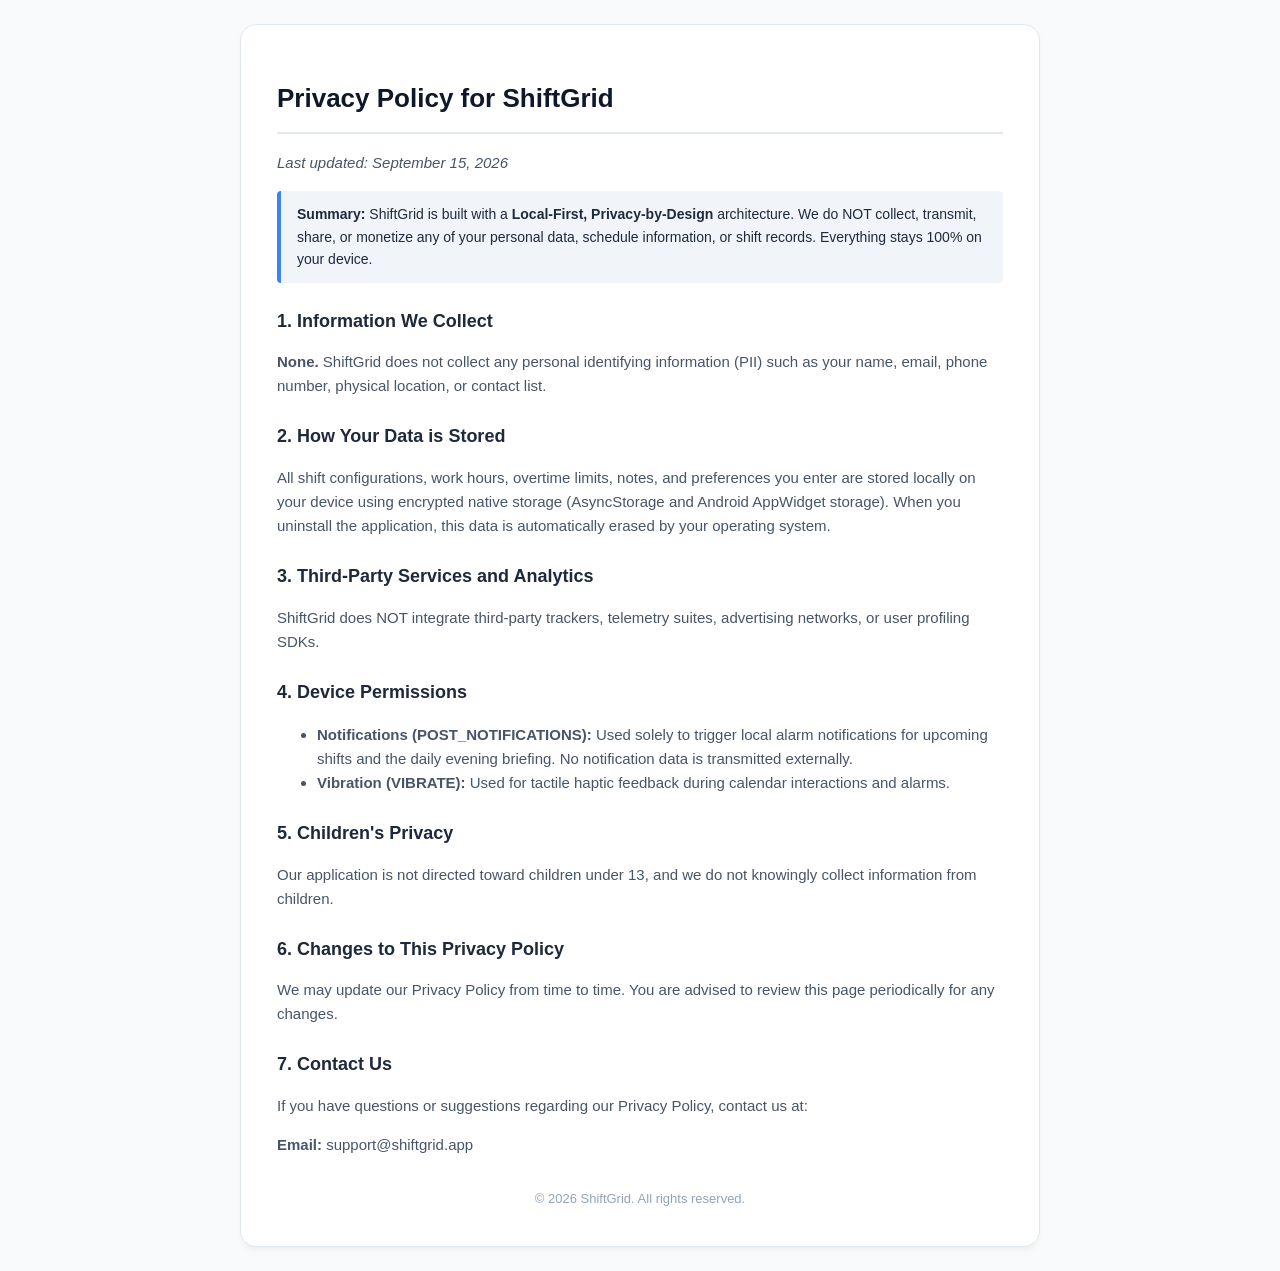
==== shiftgrid/privacy.html @ a30883d5 "Add ShiftGrid privacy policy, terms and landing page" ====
<!DOCTYPE html>
<html lang="en">
<head>
    <meta charset="UTF-8">
    <meta name="viewport" content="width=device-width, initial-scale=1.0">
    <title>Privacy Policy - ShiftGrid</title>
    <style>
        body { font-family: -apple-system, BlinkMacSystemFont, 'Segoe UI', Roboto, Helvetica, Arial, sans-serif; line-height: 1.6; color: #1e293b; max-width: 800px; margin: 0 auto; padding: 24px; background: #f8fafc; }
        .container { background: #ffffff; padding: 36px; border-radius: 16px; box-shadow: 0 4px 6px -1px rgba(0,0,0,0.05); border: 1px solid #e2e8f0; }
        h1 { color: #0f172a; font-size: 26px; border-bottom: 2px solid #e2e8f0; padding-bottom: 12px; }
        h2 { color: #1e293b; font-size: 18px; margin-top: 24px; }
        p, li { color: #475569; font-size: 15px; }
        .highlight { background: #f1f5f9; padding: 12px 16px; border-left: 4px solid #3b82f6; border-radius: 4px; margin: 16px 0; font-size: 14px; }
        footer { margin-top: 32px; font-size: 13px; color: #94a3b8; text-align: center; }
    </style>
</head>
<body>
    <div class="container">
        <h1>Privacy Policy for ShiftGrid</h1>
        <p><em>Last updated: September 15, 2026</em></p>
        
        <div class="highlight">
            <strong>Summary:</strong> ShiftGrid is built with a <strong>Local-First, Privacy-by-Design</strong> architecture. We do NOT collect, transmit, share, or monetize any of your personal data, schedule information, or shift records. Everything stays 100% on your device.
        </div>

        <h2>1. Information We Collect</h2>
        <p><strong>None.</strong> ShiftGrid does not collect any personal identifying information (PII) such as your name, email, phone number, physical location, or contact list.</p>

        <h2>2. How Your Data is Stored</h2>
        <p>All shift configurations, work hours, overtime limits, notes, and preferences you enter are stored locally on your device using encrypted native storage (AsyncStorage and Android AppWidget storage). When you uninstall the application, this data is automatically erased by your operating system.</p>

        <h2>3. Third-Party Services and Analytics</h2>
        <p>ShiftGrid does NOT integrate third-party trackers, telemetry suites, advertising networks, or user profiling SDKs.</p>

        <h2>4. Device Permissions</h2>
        <ul>
            <li><strong>Notifications (POST_NOTIFICATIONS):</strong> Used solely to trigger local alarm notifications for upcoming shifts and the daily evening briefing. No notification data is transmitted externally.</li>
            <li><strong>Vibration (VIBRATE):</strong> Used for tactile haptic feedback during calendar interactions and alarms.</li>
        </ul>

        <h2>5. Children's Privacy</h2>
        <p>Our application is not directed toward children under 13, and we do not knowingly collect information from children.</p>

        <h2>6. Changes to This Privacy Policy</h2>
        <p>We may update our Privacy Policy from time to time. You are advised to review this page periodically for any changes.</p>

        <h2>7. Contact Us</h2>
        <p>If you have questions or suggestions regarding our Privacy Policy, contact us at:</p>
        <p><strong>Email:</strong> support@shiftgrid.app</p>

        <footer>
            &copy; 2026 ShiftGrid. All rights reserved.
        </footer>
    </div>
</body>
</html>
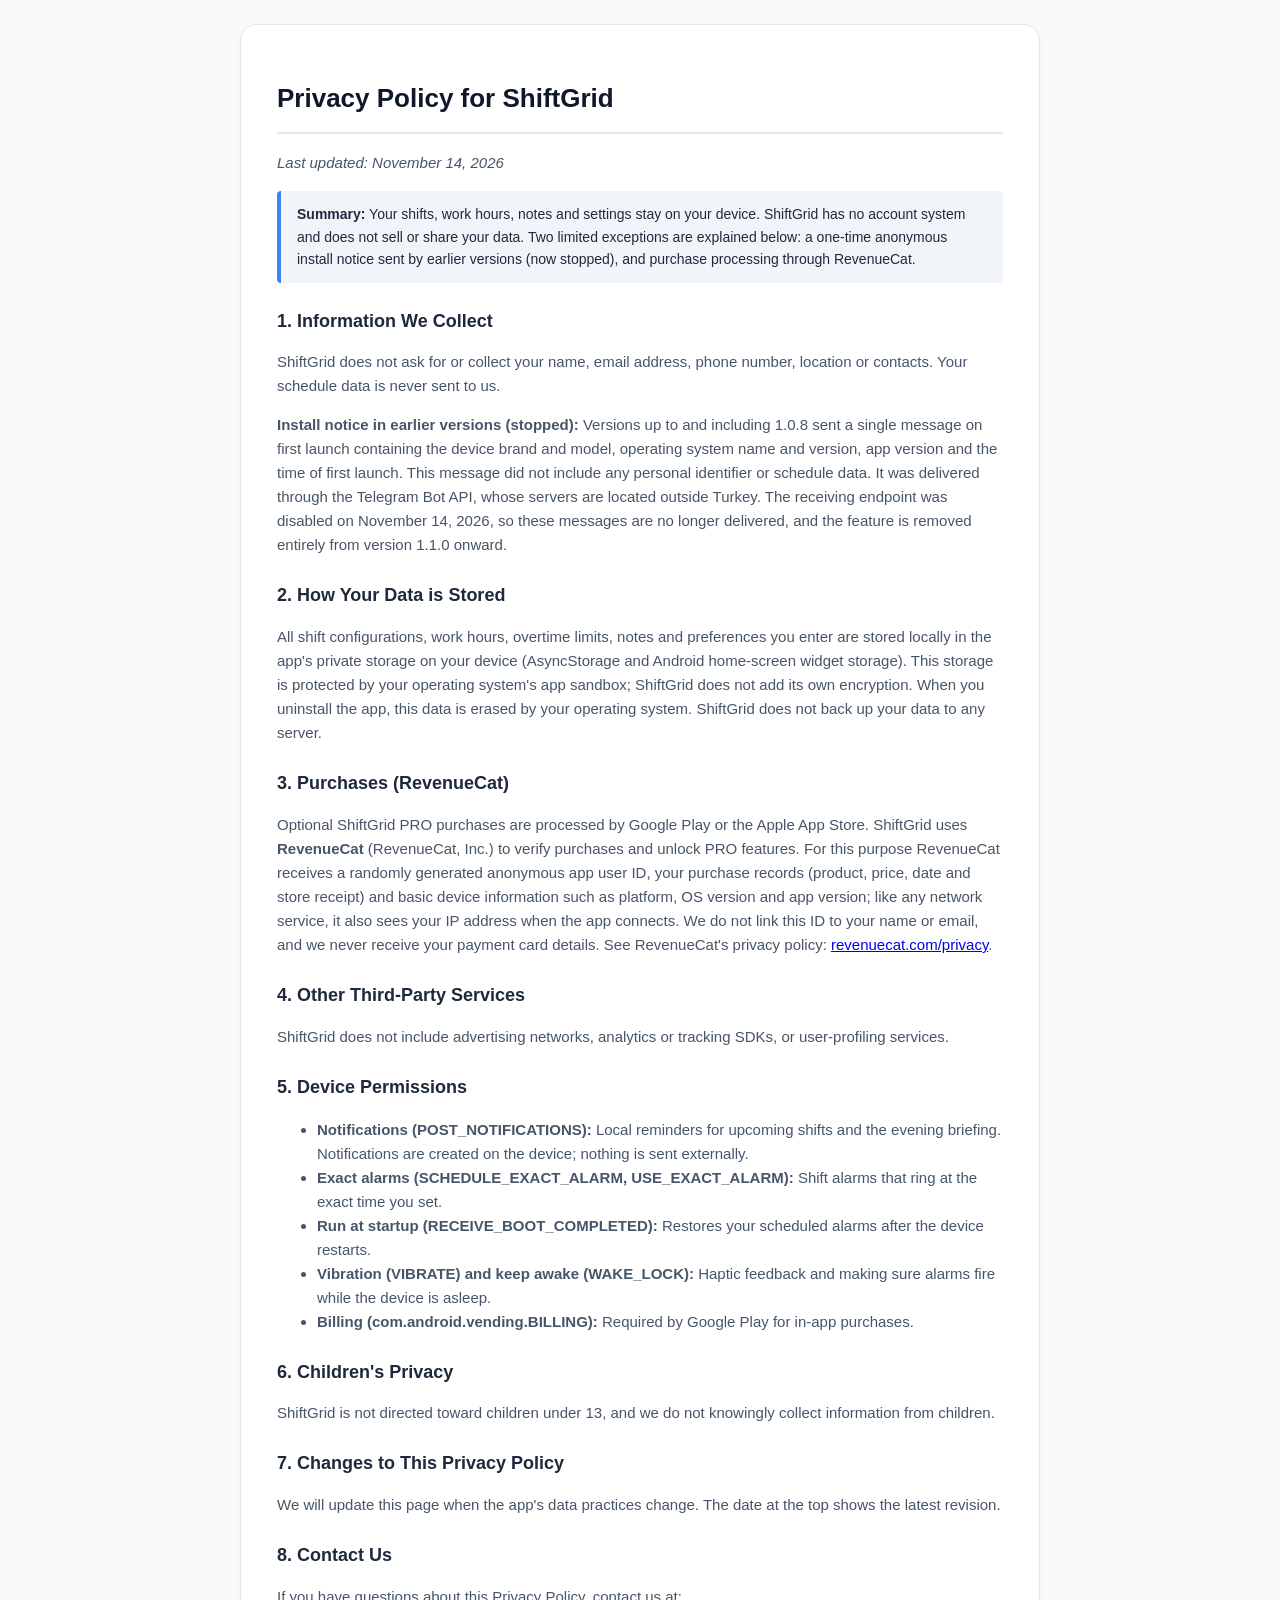
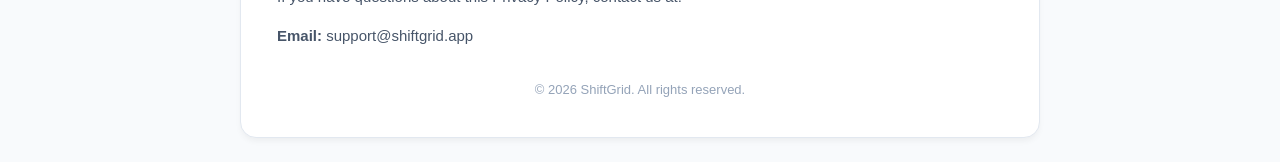
==== commit 9a47133c: "shiftgrid: privacy policy now discloses past install notice and RevenueCat - Earlier versions (<=1.0" ====
--- a/shiftgrid/privacy.html
+++ b/shiftgrid/privacy.html
@@ -17,35 +17,42 @@
 <body>
     <div class="container">
         <h1>Privacy Policy for ShiftGrid</h1>
-        <p><em>Last updated: September 15, 2026</em></p>
-        
+        <p><em>Last updated: November 14, 2026</em></p>
+
         <div class="highlight">
-            <strong>Summary:</strong> ShiftGrid is built with a <strong>Local-First, Privacy-by-Design</strong> architecture. We do NOT collect, transmit, share, or monetize any of your personal data, schedule information, or shift records. Everything stays 100% on your device.
+            <strong>Summary:</strong> Your shifts, work hours, notes and settings stay on your device. ShiftGrid has no account system and does not sell or share your data. Two limited exceptions are explained below: a one-time anonymous install notice sent by earlier versions (now stopped), and purchase processing through RevenueCat.
         </div>
 
         <h2>1. Information We Collect</h2>
-        <p><strong>None.</strong> ShiftGrid does not collect any personal identifying information (PII) such as your name, email, phone number, physical location, or contact list.</p>
+        <p>ShiftGrid does not ask for or collect your name, email address, phone number, location or contacts. Your schedule data is never sent to us.</p>
+        <p><strong>Install notice in earlier versions (stopped):</strong> Versions up to and including 1.0.8 sent a single message on first launch containing the device brand and model, operating system name and version, app version and the time of first launch. This message did not include any personal identifier or schedule data. It was delivered through the Telegram Bot API, whose servers are located outside Turkey. The receiving endpoint was disabled on November 14, 2026, so these messages are no longer delivered, and the feature is removed entirely from version 1.1.0 onward.</p>
 
         <h2>2. How Your Data is Stored</h2>
-        <p>All shift configurations, work hours, overtime limits, notes, and preferences you enter are stored locally on your device using encrypted native storage (AsyncStorage and Android AppWidget storage). When you uninstall the application, this data is automatically erased by your operating system.</p>
+        <p>All shift configurations, work hours, overtime limits, notes and preferences you enter are stored locally in the app's private storage on your device (AsyncStorage and Android home-screen widget storage). This storage is protected by your operating system's app sandbox; ShiftGrid does not add its own encryption. When you uninstall the app, this data is erased by your operating system. ShiftGrid does not back up your data to any server.</p>
 
-        <h2>3. Third-Party Services and Analytics</h2>
-        <p>ShiftGrid does NOT integrate third-party trackers, telemetry suites, advertising networks, or user profiling SDKs.</p>
+        <h2>3. Purchases (RevenueCat)</h2>
+        <p>Optional ShiftGrid PRO purchases are processed by Google Play or the Apple App Store. ShiftGrid uses <strong>RevenueCat</strong> (RevenueCat, Inc.) to verify purchases and unlock PRO features. For this purpose RevenueCat receives a randomly generated anonymous app user ID, your purchase records (product, price, date and store receipt) and basic device information such as platform, OS version and app version; like any network service, it also sees your IP address when the app connects. We do not link this ID to your name or email, and we never receive your payment card details. See RevenueCat's privacy policy: <a href="https://www.revenuecat.com/privacy">revenuecat.com/privacy</a>.</p>
 
-        <h2>4. Device Permissions</h2>
+        <h2>4. Other Third-Party Services</h2>
+        <p>ShiftGrid does not include advertising networks, analytics or tracking SDKs, or user-profiling services.</p>
+
+        <h2>5. Device Permissions</h2>
         <ul>
-            <li><strong>Notifications (POST_NOTIFICATIONS):</strong> Used solely to trigger local alarm notifications for upcoming shifts and the daily evening briefing. No notification data is transmitted externally.</li>
-            <li><strong>Vibration (VIBRATE):</strong> Used for tactile haptic feedback during calendar interactions and alarms.</li>
+            <li><strong>Notifications (POST_NOTIFICATIONS):</strong> Local reminders for upcoming shifts and the evening briefing. Notifications are created on the device; nothing is sent externally.</li>
+            <li><strong>Exact alarms (SCHEDULE_EXACT_ALARM, USE_EXACT_ALARM):</strong> Shift alarms that ring at the exact time you set.</li>
+            <li><strong>Run at startup (RECEIVE_BOOT_COMPLETED):</strong> Restores your scheduled alarms after the device restarts.</li>
+            <li><strong>Vibration (VIBRATE) and keep awake (WAKE_LOCK):</strong> Haptic feedback and making sure alarms fire while the device is asleep.</li>
+            <li><strong>Billing (com.android.vending.BILLING):</strong> Required by Google Play for in-app purchases.</li>
         </ul>
 
-        <h2>5. Children's Privacy</h2>
-        <p>Our application is not directed toward children under 13, and we do not knowingly collect information from children.</p>
+        <h2>6. Children's Privacy</h2>
+        <p>ShiftGrid is not directed toward children under 13, and we do not knowingly collect information from children.</p>
 
-        <h2>6. Changes to This Privacy Policy</h2>
-        <p>We may update our Privacy Policy from time to time. You are advised to review this page periodically for any changes.</p>
+        <h2>7. Changes to This Privacy Policy</h2>
+        <p>We will update this page when the app's data practices change. The date at the top shows the latest revision.</p>
 
-        <h2>7. Contact Us</h2>
-        <p>If you have questions or suggestions regarding our Privacy Policy, contact us at:</p>
+        <h2>8. Contact Us</h2>
+        <p>If you have questions about this Privacy Policy, contact us at:</p>
         <p><strong>Email:</strong> support@shiftgrid.app</p>
 
         <footer>
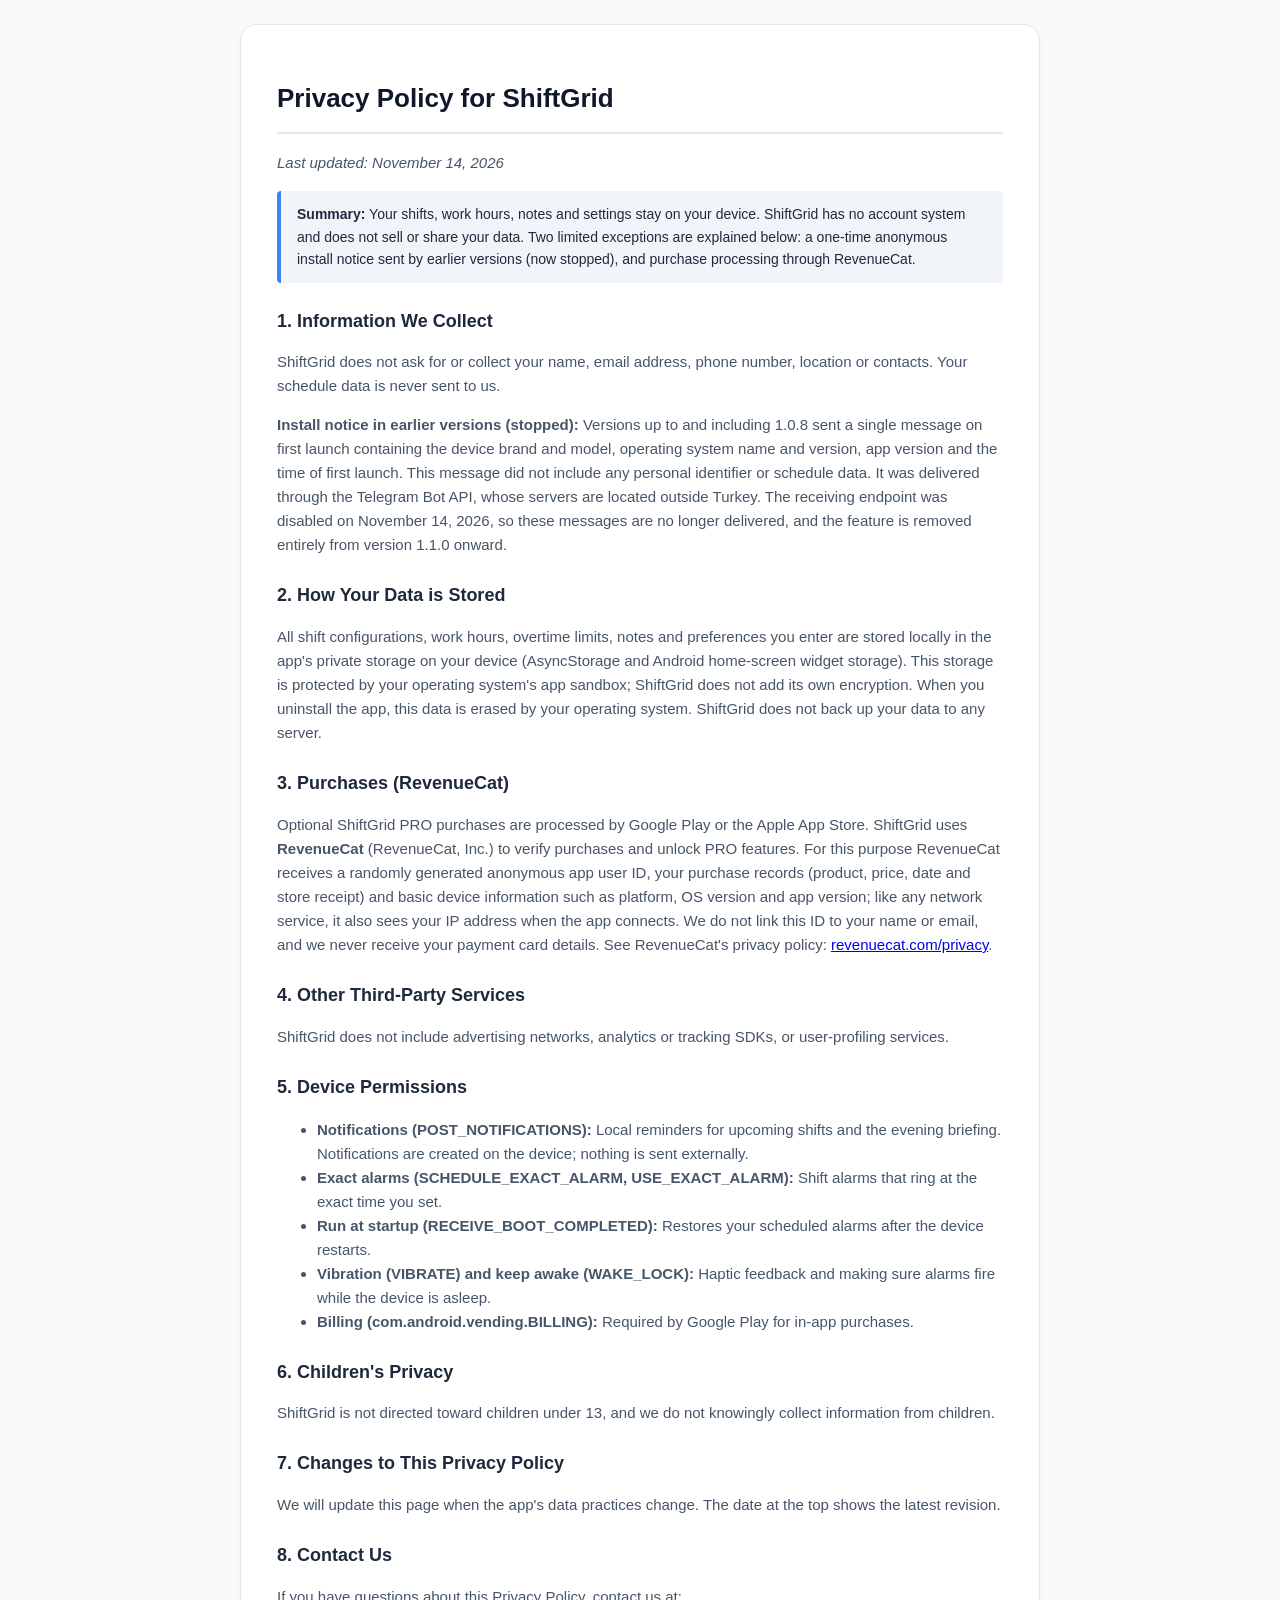
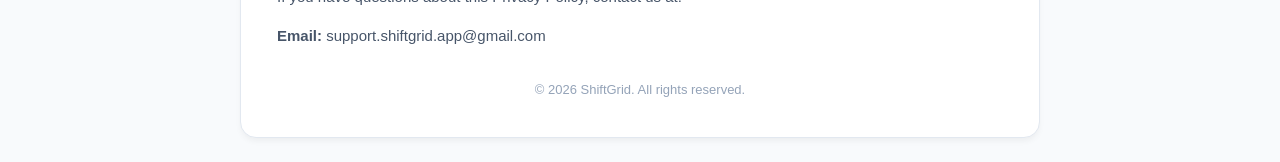
==== commit 657145cf: "shiftgrid: update support email to support.shiftgrid.app@gmail.com Co-Authored-By: Claude Opus 5.5 <" ====
--- a/shiftgrid/privacy.html
+++ b/shiftgrid/privacy.html
@@ -53,7 +53,7 @@
 
         <h2>8. Contact Us</h2>
         <p>If you have questions about this Privacy Policy, contact us at:</p>
-        <p><strong>Email:</strong> support@shiftgrid.app</p>
+        <p><strong>Email:</strong> support.shiftgrid.app@gmail.com</p>
 
         <footer>
             &copy; 2026 ShiftGrid. All rights reserved.
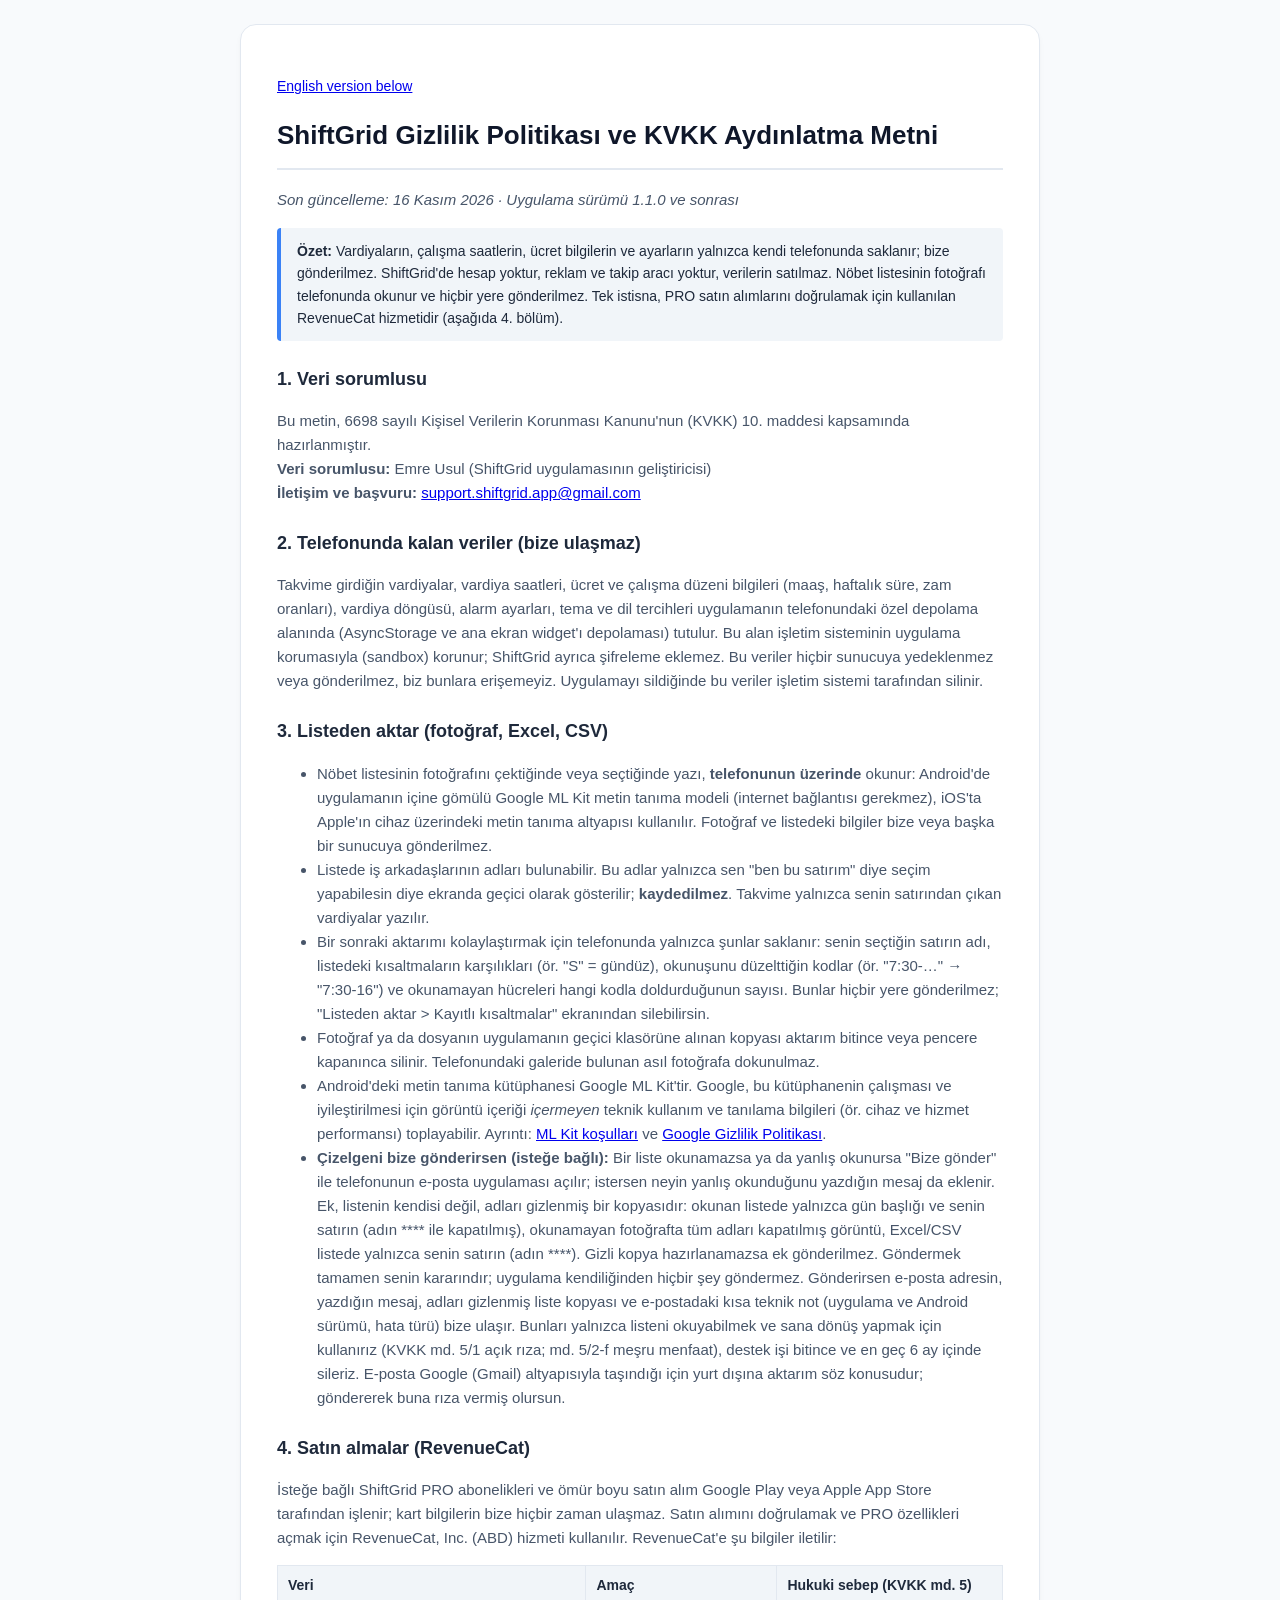
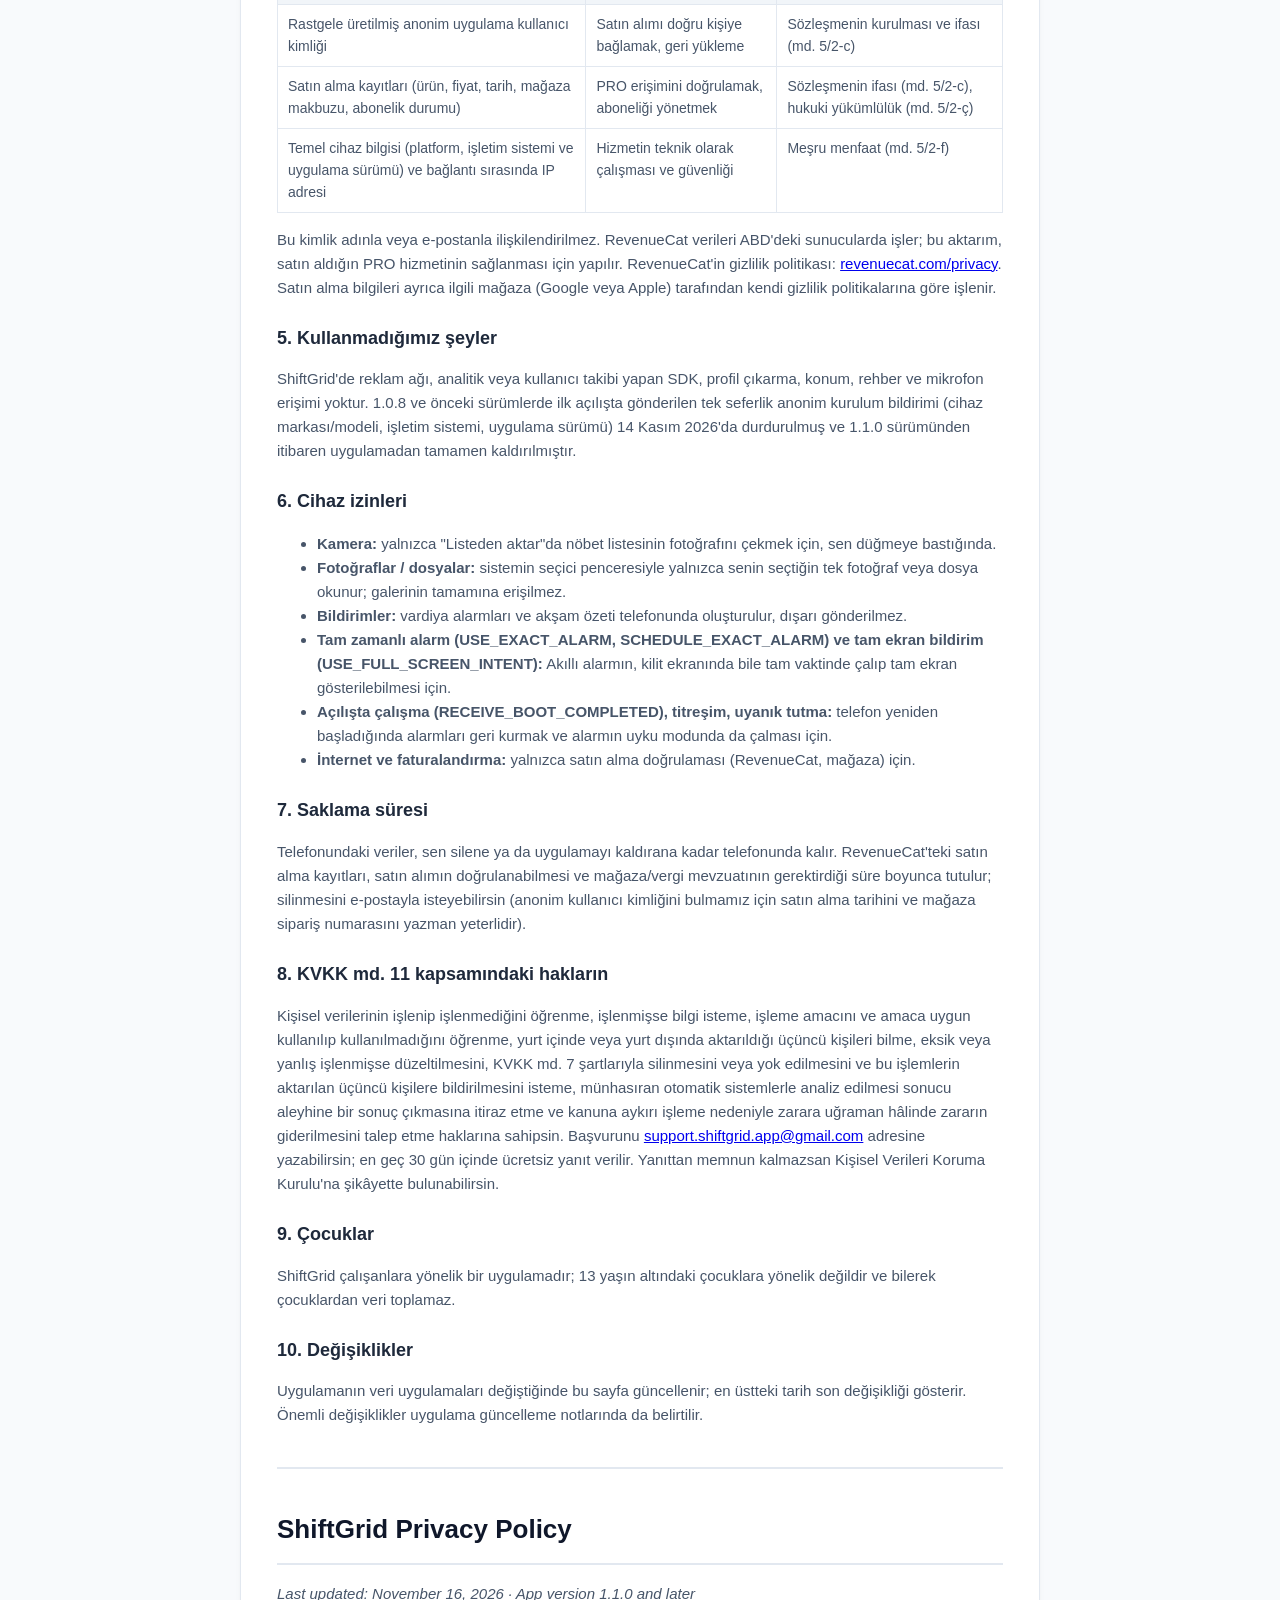
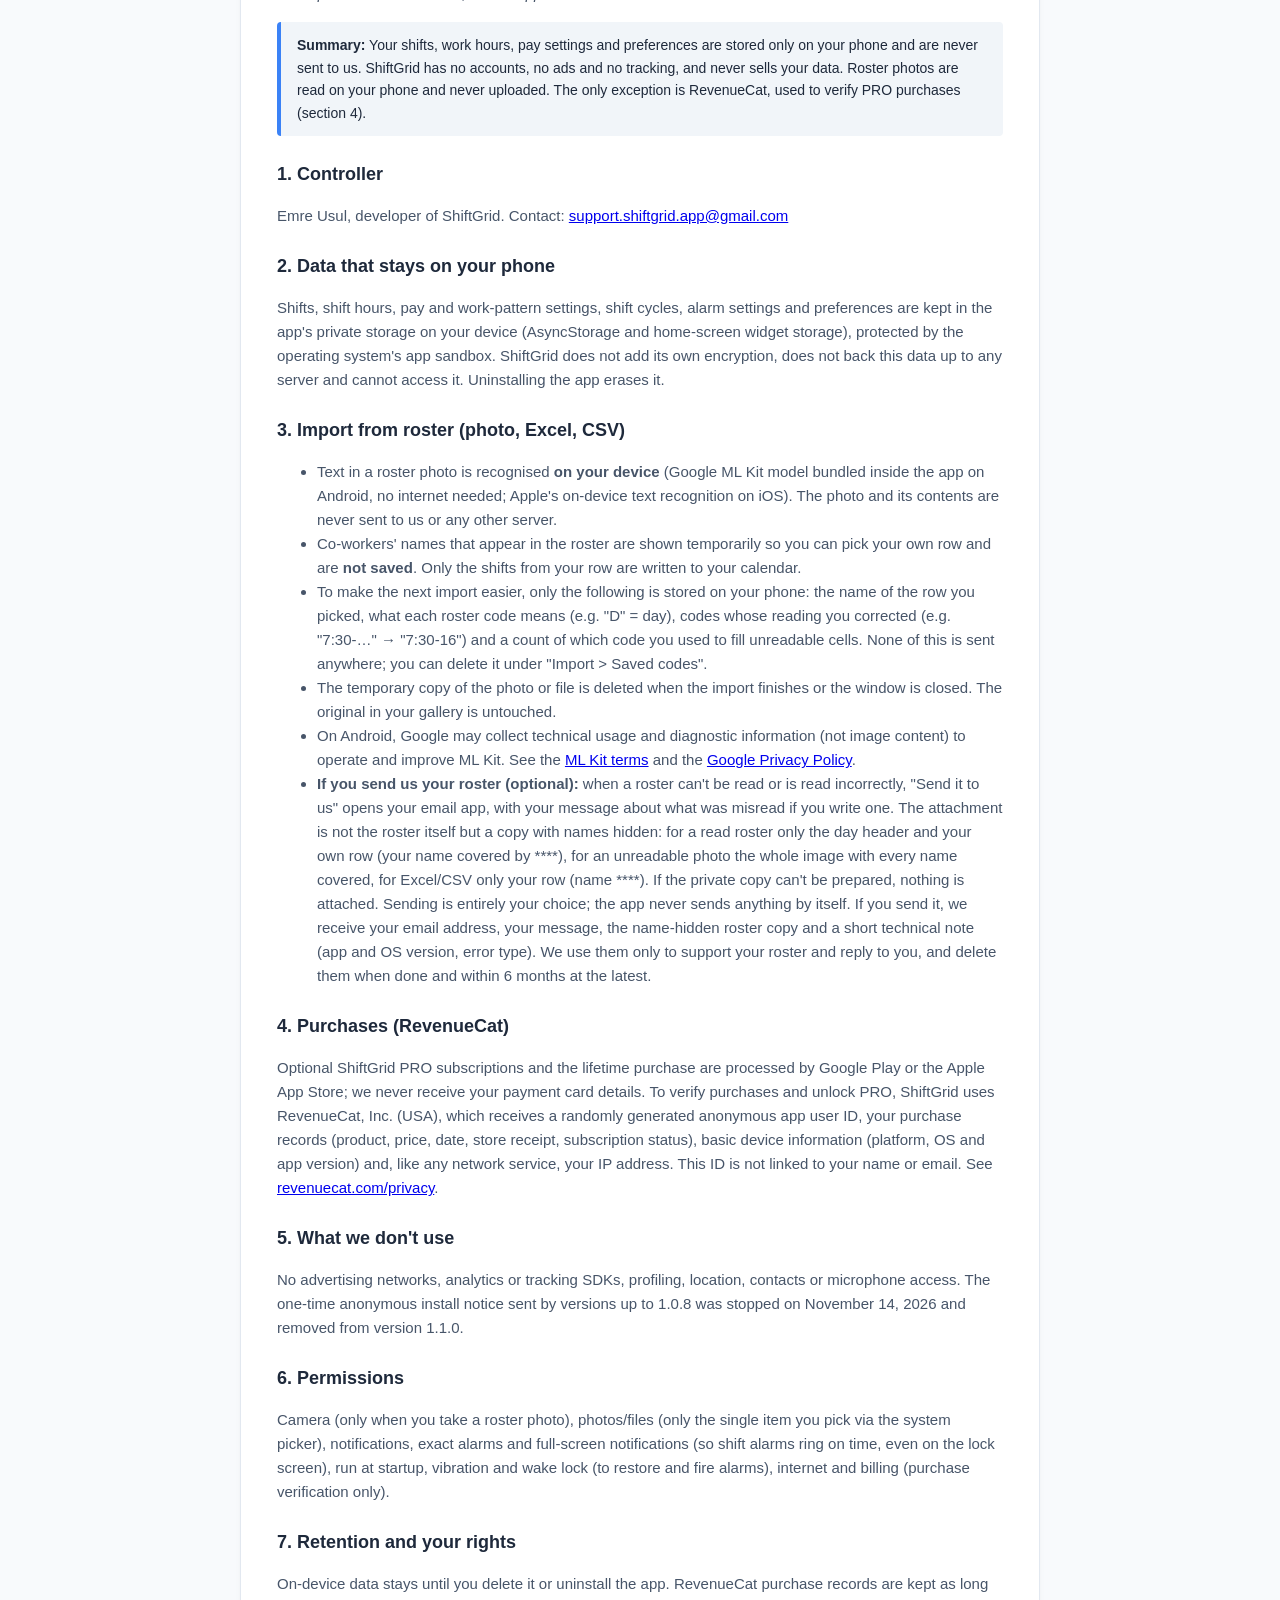
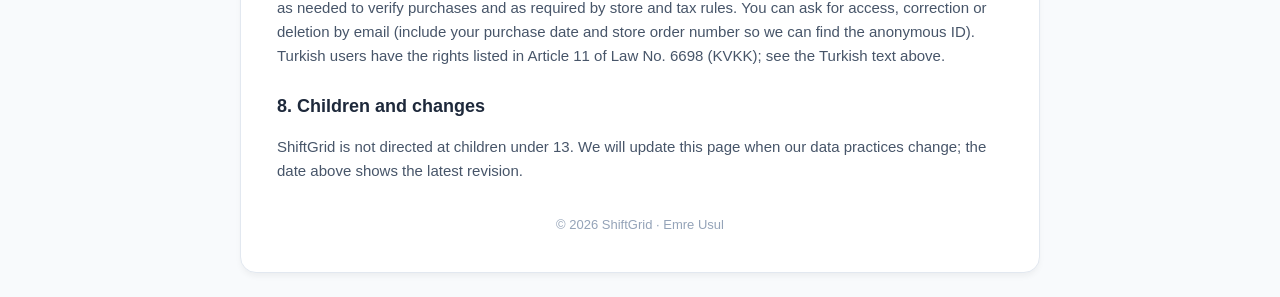
==== commit f064d4f3: "shiftgrid: v1.1 gizlilik/KVKK ve kullanım koşulları TR + EN: abonelik ve ömür boyu PRO, RevenueCat, " ====
--- a/shiftgrid/privacy.html
+++ b/shiftgrid/privacy.html
@@ -1,63 +1,137 @@
 <!DOCTYPE html>
-<html lang="en">
+<html lang="tr">
 <head>
     <meta charset="UTF-8">
     <meta name="viewport" content="width=device-width, initial-scale=1.0">
-    <title>Privacy Policy - ShiftGrid</title>
+    <title>Gizlilik Politikası ve KVKK Aydınlatma Metni - ShiftGrid</title>
     <style>
         body { font-family: -apple-system, BlinkMacSystemFont, 'Segoe UI', Roboto, Helvetica, Arial, sans-serif; line-height: 1.6; color: #1e293b; max-width: 800px; margin: 0 auto; padding: 24px; background: #f8fafc; }
         .container { background: #ffffff; padding: 36px; border-radius: 16px; box-shadow: 0 4px 6px -1px rgba(0,0,0,0.05); border: 1px solid #e2e8f0; }
         h1 { color: #0f172a; font-size: 26px; border-bottom: 2px solid #e2e8f0; padding-bottom: 12px; }
         h2 { color: #1e293b; font-size: 18px; margin-top: 24px; }
         p, li { color: #475569; font-size: 15px; }
+        table { border-collapse: collapse; width: 100%; font-size: 14px; margin: 12px 0; }
+        th, td { border: 1px solid #e2e8f0; padding: 8px 10px; text-align: left; vertical-align: top; color: #475569; }
+        th { background: #f1f5f9; color: #1e293b; }
         .highlight { background: #f1f5f9; padding: 12px 16px; border-left: 4px solid #3b82f6; border-radius: 4px; margin: 16px 0; font-size: 14px; }
+        .lang { font-size: 14px; margin-bottom: 8px; }
+        hr { border: 0; border-top: 2px solid #e2e8f0; margin: 40px 0; }
         footer { margin-top: 32px; font-size: 13px; color: #94a3b8; text-align: center; }
     </style>
 </head>
 <body>
-    <div class="container">
-        <h1>Privacy Policy for ShiftGrid</h1>
-        <p><em>Last updated: November 14, 2026</em></p>
+<div class="container">
+    <p class="lang"><a href="#en">English version below</a></p>
 
-        <div class="highlight">
-            <strong>Summary:</strong> Your shifts, work hours, notes and settings stay on your device. ShiftGrid has no account system and does not sell or share your data. Two limited exceptions are explained below: a one-time anonymous install notice sent by earlier versions (now stopped), and purchase processing through RevenueCat.
-        </div>
+    <h1>ShiftGrid Gizlilik Politikası ve KVKK Aydınlatma Metni</h1>
+    <p><em>Son güncelleme: 16 Kasım 2026 · Uygulama sürümü 1.1.0 ve sonrası</em></p>
 
-        <h2>1. Information We Collect</h2>
-        <p>ShiftGrid does not ask for or collect your name, email address, phone number, location or contacts. Your schedule data is never sent to us.</p>
-        <p><strong>Install notice in earlier versions (stopped):</strong> Versions up to and including 1.0.8 sent a single message on first launch containing the device brand and model, operating system name and version, app version and the time of first launch. This message did not include any personal identifier or schedule data. It was delivered through the Telegram Bot API, whose servers are located outside Turkey. The receiving endpoint was disabled on November 14, 2026, so these messages are no longer delivered, and the feature is removed entirely from version 1.1.0 onward.</p>
+    <div class="highlight">
+        <strong>Özet:</strong> Vardiyaların, çalışma saatlerin, ücret bilgilerin ve ayarların yalnızca kendi telefonunda saklanır; bize gönderilmez.
+        ShiftGrid'de hesap yoktur, reklam ve takip aracı yoktur, verilerin satılmaz. Nöbet listesinin fotoğrafı telefonunda okunur ve hiçbir yere gönderilmez.
+        Tek istisna, PRO satın alımlarını doğrulamak için kullanılan RevenueCat hizmetidir (aşağıda 4. bölüm).
+    </div>
 
-        <h2>2. How Your Data is Stored</h2>
-        <p>All shift configurations, work hours, overtime limits, notes and preferences you enter are stored locally in the app's private storage on your device (AsyncStorage and Android home-screen widget storage). This storage is protected by your operating system's app sandbox; ShiftGrid does not add its own encryption. When you uninstall the app, this data is erased by your operating system. ShiftGrid does not back up your data to any server.</p>
+    <h2>1. Veri sorumlusu</h2>
+    <p>Bu metin, 6698 sayılı Kişisel Verilerin Korunması Kanunu'nun (KVKK) 10. maddesi kapsamında hazırlanmıştır.<br>
+    <strong>Veri sorumlusu:</strong> Emre Usul (ShiftGrid uygulamasının geliştiricisi)<br>
+    <strong>İletişim ve başvuru:</strong> <a href="mailto:support.shiftgrid.app@gmail.com">support.shiftgrid.app@gmail.com</a></p>
 
-        <h2>3. Purchases (RevenueCat)</h2>
-        <p>Optional ShiftGrid PRO purchases are processed by Google Play or the Apple App Store. ShiftGrid uses <strong>RevenueCat</strong> (RevenueCat, Inc.) to verify purchases and unlock PRO features. For this purpose RevenueCat receives a randomly generated anonymous app user ID, your purchase records (product, price, date and store receipt) and basic device information such as platform, OS version and app version; like any network service, it also sees your IP address when the app connects. We do not link this ID to your name or email, and we never receive your payment card details. See RevenueCat's privacy policy: <a href="https://www.revenuecat.com/privacy">revenuecat.com/privacy</a>.</p>
+    <h2>2. Telefonunda kalan veriler (bize ulaşmaz)</h2>
+    <p>Takvime girdiğin vardiyalar, vardiya saatleri, ücret ve çalışma düzeni bilgileri (maaş, haftalık süre, zam oranları), vardiya döngüsü, alarm ayarları, tema ve dil tercihleri uygulamanın telefonundaki özel depolama alanında (AsyncStorage ve ana ekran widget'ı depolaması) tutulur.
+    Bu alan işletim sisteminin uygulama korumasıyla (sandbox) korunur; ShiftGrid ayrıca şifreleme eklemez. Bu veriler hiçbir sunucuya yedeklenmez veya gönderilmez, biz bunlara erişemeyiz.
+    Uygulamayı sildiğinde bu veriler işletim sistemi tarafından silinir.</p>
 
-        <h2>4. Other Third-Party Services</h2>
-        <p>ShiftGrid does not include advertising networks, analytics or tracking SDKs, or user-profiling services.</p>
+    <h2>3. Listeden aktar (fotoğraf, Excel, CSV)</h2>
+    <ul>
+        <li>Nöbet listesinin fotoğrafını çektiğinde veya seçtiğinde yazı, <strong>telefonunun üzerinde</strong> okunur: Android'de uygulamanın içine gömülü Google ML Kit metin tanıma modeli (internet bağlantısı gerekmez), iOS'ta Apple'ın cihaz üzerindeki metin tanıma altyapısı kullanılır. Fotoğraf ve listedeki bilgiler bize veya başka bir sunucuya gönderilmez.</li>
+        <li>Listede iş arkadaşlarının adları bulunabilir. Bu adlar yalnızca sen "ben bu satırım" diye seçim yapabilesin diye ekranda geçici olarak gösterilir; <strong>kaydedilmez</strong>. Takvime yalnızca senin satırından çıkan vardiyalar yazılır.</li>
+        <li>Bir sonraki aktarımı kolaylaştırmak için telefonunda yalnızca şunlar saklanır: senin seçtiğin satırın adı, listedeki kısaltmaların karşılıkları (ör. "S" = gündüz), okunuşunu düzelttiğin kodlar (ör. "7:30-…" → "7:30-16") ve okunamayan hücreleri hangi kodla doldurduğunun sayısı. Bunlar hiçbir yere gönderilmez; "Listeden aktar &gt; Kayıtlı kısaltmalar" ekranından silebilirsin.</li>
+        <li>Fotoğraf ya da dosyanın uygulamanın geçici klasörüne alınan kopyası aktarım bitince veya pencere kapanınca silinir. Telefonundaki galeride bulunan asıl fotoğrafa dokunulmaz.</li>
+        <li>Android'deki metin tanıma kütüphanesi Google ML Kit'tir. Google, bu kütüphanenin çalışması ve iyileştirilmesi için görüntü içeriği <em>içermeyen</em> teknik kullanım ve tanılama bilgileri (ör. cihaz ve hizmet performansı) toplayabilir. Ayrıntı: <a href="https://developers.google.com/ml-kit/terms">ML Kit koşulları</a> ve <a href="https://policies.google.com/privacy">Google Gizlilik Politikası</a>.</li>
+        <li><strong>Çizelgeni bize gönderirsen (isteğe bağlı):</strong> Bir liste okunamazsa ya da yanlış okunursa "Bize gönder" ile telefonunun e-posta uygulaması açılır; istersen neyin yanlış okunduğunu yazdığın mesaj da eklenir. Ek, listenin kendisi değil, adları gizlenmiş bir kopyasıdır: okunan listede yalnızca gün başlığı ve senin satırın (adın **** ile kapatılmış), okunamayan fotoğrafta tüm adları kapatılmış görüntü, Excel/CSV listede yalnızca senin satırın (adın ****). Gizli kopya hazırlanamazsa ek gönderilmez. Göndermek tamamen senin kararındır; uygulama kendiliğinden hiçbir şey göndermez. Gönderirsen e-posta adresin, yazdığın mesaj, adları gizlenmiş liste kopyası ve e-postadaki kısa teknik not (uygulama ve Android sürümü, hata türü) bize ulaşır. Bunları yalnızca listeni okuyabilmek ve sana dönüş yapmak için kullanırız (KVKK md. 5/1 açık rıza; md. 5/2-f meşru menfaat), destek işi bitince ve en geç 6 ay içinde sileriz. E-posta Google (Gmail) altyapısıyla taşındığı için yurt dışına aktarım söz konusudur; göndererek buna rıza vermiş olursun.</li>
+    </ul>
 
-        <h2>5. Device Permissions</h2>
-        <ul>
-            <li><strong>Notifications (POST_NOTIFICATIONS):</strong> Local reminders for upcoming shifts and the evening briefing. Notifications are created on the device; nothing is sent externally.</li>
-            <li><strong>Exact alarms (SCHEDULE_EXACT_ALARM, USE_EXACT_ALARM):</strong> Shift alarms that ring at the exact time you set.</li>
-            <li><strong>Run at startup (RECEIVE_BOOT_COMPLETED):</strong> Restores your scheduled alarms after the device restarts.</li>
-            <li><strong>Vibration (VIBRATE) and keep awake (WAKE_LOCK):</strong> Haptic feedback and making sure alarms fire while the device is asleep.</li>
-            <li><strong>Billing (com.android.vending.BILLING):</strong> Required by Google Play for in-app purchases.</li>
-        </ul>
+    <h2>4. Satın almalar (RevenueCat)</h2>
+    <p>İsteğe bağlı ShiftGrid PRO abonelikleri ve ömür boyu satın alım Google Play veya Apple App Store tarafından işlenir; kart bilgilerin bize hiçbir zaman ulaşmaz.
+    Satın alımını doğrulamak ve PRO özellikleri açmak için RevenueCat, Inc. (ABD) hizmeti kullanılır. RevenueCat'e şu bilgiler iletilir:</p>
+    <table>
+        <tr><th>Veri</th><th>Amaç</th><th>Hukuki sebep (KVKK md. 5)</th></tr>
+        <tr><td>Rastgele üretilmiş anonim uygulama kullanıcı kimliği</td><td>Satın alımı doğru kişiye bağlamak, geri yükleme</td><td>Sözleşmenin kurulması ve ifası (md. 5/2-c)</td></tr>
+        <tr><td>Satın alma kayıtları (ürün, fiyat, tarih, mağaza makbuzu, abonelik durumu)</td><td>PRO erişimini doğrulamak, aboneliği yönetmek</td><td>Sözleşmenin ifası (md. 5/2-c), hukuki yükümlülük (md. 5/2-ç)</td></tr>
+        <tr><td>Temel cihaz bilgisi (platform, işletim sistemi ve uygulama sürümü) ve bağlantı sırasında IP adresi</td><td>Hizmetin teknik olarak çalışması ve güvenliği</td><td>Meşru menfaat (md. 5/2-f)</td></tr>
+    </table>
+    <p>Bu kimlik adınla veya e-postanla ilişkilendirilmez. RevenueCat verileri ABD'deki sunucularda işler; bu aktarım, satın aldığın PRO hizmetinin sağlanması için yapılır.
+    RevenueCat'in gizlilik politikası: <a href="https://www.revenuecat.com/privacy">revenuecat.com/privacy</a>.
+    Satın alma bilgileri ayrıca ilgili mağaza (Google veya Apple) tarafından kendi gizlilik politikalarına göre işlenir.</p>
 
-        <h2>6. Children's Privacy</h2>
-        <p>ShiftGrid is not directed toward children under 13, and we do not knowingly collect information from children.</p>
+    <h2>5. Kullanmadığımız şeyler</h2>
+    <p>ShiftGrid'de reklam ağı, analitik veya kullanıcı takibi yapan SDK, profil çıkarma, konum, rehber ve mikrofon erişimi yoktur. 1.0.8 ve önceki sürümlerde ilk açılışta gönderilen tek seferlik anonim kurulum bildirimi (cihaz markası/modeli, işletim sistemi, uygulama sürümü) 14 Kasım 2026'da durdurulmuş ve 1.1.0 sürümünden itibaren uygulamadan tamamen kaldırılmıştır.</p>
 
-        <h2>7. Changes to This Privacy Policy</h2>
-        <p>We will update this page when the app's data practices change. The date at the top shows the latest revision.</p>
+    <h2>6. Cihaz izinleri</h2>
+    <ul>
+        <li><strong>Kamera:</strong> yalnızca "Listeden aktar"da nöbet listesinin fotoğrafını çekmek için, sen düğmeye bastığında.</li>
+        <li><strong>Fotoğraflar / dosyalar:</strong> sistemin seçici penceresiyle yalnızca senin seçtiğin tek fotoğraf veya dosya okunur; galerinin tamamına erişilmez.</li>
+        <li><strong>Bildirimler:</strong> vardiya alarmları ve akşam özeti telefonunda oluşturulur, dışarı gönderilmez.</li>
+        <li><strong>Tam zamanlı alarm (USE_EXACT_ALARM, SCHEDULE_EXACT_ALARM) ve tam ekran bildirim (USE_FULL_SCREEN_INTENT):</strong> Akıllı alarmın, kilit ekranında bile tam vaktinde çalıp tam ekran gösterilebilmesi için.</li>
+        <li><strong>Açılışta çalışma (RECEIVE_BOOT_COMPLETED), titreşim, uyanık tutma:</strong> telefon yeniden başladığında alarmları geri kurmak ve alarmın uyku modunda da çalması için.</li>
+        <li><strong>İnternet ve faturalandırma:</strong> yalnızca satın alma doğrulaması (RevenueCat, mağaza) için.</li>
+    </ul>
 
-        <h2>8. Contact Us</h2>
-        <p>If you have questions about this Privacy Policy, contact us at:</p>
-        <p><strong>Email:</strong> support.shiftgrid.app@gmail.com</p>
+    <h2>7. Saklama süresi</h2>
+    <p>Telefonundaki veriler, sen silene ya da uygulamayı kaldırana kadar telefonunda kalır. RevenueCat'teki satın alma kayıtları, satın alımın doğrulanabilmesi ve mağaza/vergi mevzuatının gerektirdiği süre boyunca tutulur; silinmesini e-postayla isteyebilirsin (anonim kullanıcı kimliğini bulmamız için satın alma tarihini ve mağaza sipariş numarasını yazman yeterlidir).</p>
 
-        <footer>
-            &copy; 2026 ShiftGrid. All rights reserved.
-        </footer>
+    <h2>8. KVKK md. 11 kapsamındaki hakların</h2>
+    <p>Kişisel verilerinin işlenip işlenmediğini öğrenme, işlenmişse bilgi isteme, işleme amacını ve amaca uygun kullanılıp kullanılmadığını öğrenme, yurt içinde veya yurt dışında aktarıldığı üçüncü kişileri bilme, eksik veya yanlış işlenmişse düzeltilmesini, KVKK md. 7 şartlarıyla silinmesini veya yok edilmesini ve bu işlemlerin aktarılan üçüncü kişilere bildirilmesini isteme, münhasıran otomatik sistemlerle analiz edilmesi sonucu aleyhine bir sonuç çıkmasına itiraz etme ve kanuna aykırı işleme nedeniyle zarara uğraman hâlinde zararın giderilmesini talep etme haklarına sahipsin.
+    Başvurunu <a href="mailto:support.shiftgrid.app@gmail.com">support.shiftgrid.app@gmail.com</a> adresine yazabilirsin; en geç 30 gün içinde ücretsiz yanıt verilir. Yanıttan memnun kalmazsan Kişisel Verileri Koruma Kurulu'na şikâyette bulunabilirsin.</p>
+
+    <h2>9. Çocuklar</h2>
+    <p>ShiftGrid çalışanlara yönelik bir uygulamadır; 13 yaşın altındaki çocuklara yönelik değildir ve bilerek çocuklardan veri toplamaz.</p>
+
+    <h2>10. Değişiklikler</h2>
+    <p>Uygulamanın veri uygulamaları değiştiğinde bu sayfa güncellenir; en üstteki tarih son değişikliği gösterir. Önemli değişiklikler uygulama güncelleme notlarında da belirtilir.</p>
+
+    <hr id="en">
+
+    <h1>ShiftGrid Privacy Policy</h1>
+    <p><em>Last updated: November 16, 2026 · App version 1.1.0 and later</em></p>
+
+    <div class="highlight">
+        <strong>Summary:</strong> Your shifts, work hours, pay settings and preferences are stored only on your phone and are never sent to us. ShiftGrid has no accounts, no ads and no tracking, and never sells your data. Roster photos are read on your phone and never uploaded. The only exception is RevenueCat, used to verify PRO purchases (section 4).
     </div>
+
+    <h2>1. Controller</h2>
+    <p>Emre Usul, developer of ShiftGrid. Contact: <a href="mailto:support.shiftgrid.app@gmail.com">support.shiftgrid.app@gmail.com</a></p>
+
+    <h2>2. Data that stays on your phone</h2>
+    <p>Shifts, shift hours, pay and work-pattern settings, shift cycles, alarm settings and preferences are kept in the app's private storage on your device (AsyncStorage and home-screen widget storage), protected by the operating system's app sandbox. ShiftGrid does not add its own encryption, does not back this data up to any server and cannot access it. Uninstalling the app erases it.</p>
+
+    <h2>3. Import from roster (photo, Excel, CSV)</h2>
+    <ul>
+        <li>Text in a roster photo is recognised <strong>on your device</strong> (Google ML Kit model bundled inside the app on Android, no internet needed; Apple's on-device text recognition on iOS). The photo and its contents are never sent to us or any other server.</li>
+        <li>Co-workers' names that appear in the roster are shown temporarily so you can pick your own row and are <strong>not saved</strong>. Only the shifts from your row are written to your calendar.</li>
+        <li>To make the next import easier, only the following is stored on your phone: the name of the row you picked, what each roster code means (e.g. "D" = day), codes whose reading you corrected (e.g. "7:30-…" → "7:30-16") and a count of which code you used to fill unreadable cells. None of this is sent anywhere; you can delete it under "Import &gt; Saved codes".</li>
+        <li>The temporary copy of the photo or file is deleted when the import finishes or the window is closed. The original in your gallery is untouched.</li>
+        <li>On Android, Google may collect technical usage and diagnostic information (not image content) to operate and improve ML Kit. See the <a href="https://developers.google.com/ml-kit/terms">ML Kit terms</a> and the <a href="https://policies.google.com/privacy">Google Privacy Policy</a>.</li>
+        <li><strong>If you send us your roster (optional):</strong> when a roster can't be read or is read incorrectly, "Send it to us" opens your email app, with your message about what was misread if you write one. The attachment is not the roster itself but a copy with names hidden: for a read roster only the day header and your own row (your name covered by ****), for an unreadable photo the whole image with every name covered, for Excel/CSV only your row (name ****). If the private copy can't be prepared, nothing is attached. Sending is entirely your choice; the app never sends anything by itself. If you send it, we receive your email address, your message, the name-hidden roster copy and a short technical note (app and OS version, error type). We use them only to support your roster and reply to you, and delete them when done and within 6 months at the latest.</li>
+    </ul>
+
+    <h2>4. Purchases (RevenueCat)</h2>
+    <p>Optional ShiftGrid PRO subscriptions and the lifetime purchase are processed by Google Play or the Apple App Store; we never receive your payment card details. To verify purchases and unlock PRO, ShiftGrid uses RevenueCat, Inc. (USA), which receives a randomly generated anonymous app user ID, your purchase records (product, price, date, store receipt, subscription status), basic device information (platform, OS and app version) and, like any network service, your IP address. This ID is not linked to your name or email. See <a href="https://www.revenuecat.com/privacy">revenuecat.com/privacy</a>.</p>
+
+    <h2>5. What we don't use</h2>
+    <p>No advertising networks, analytics or tracking SDKs, profiling, location, contacts or microphone access. The one-time anonymous install notice sent by versions up to 1.0.8 was stopped on November 14, 2026 and removed from version 1.1.0.</p>
+
+    <h2>6. Permissions</h2>
+    <p>Camera (only when you take a roster photo), photos/files (only the single item you pick via the system picker), notifications, exact alarms and full-screen notifications (so shift alarms ring on time, even on the lock screen), run at startup, vibration and wake lock (to restore and fire alarms), internet and billing (purchase verification only).</p>
+
+    <h2>7. Retention and your rights</h2>
+    <p>On-device data stays until you delete it or uninstall the app. RevenueCat purchase records are kept as long as needed to verify purchases and as required by store and tax rules. You can ask for access, correction or deletion by email (include your purchase date and store order number so we can find the anonymous ID). Turkish users have the rights listed in Article 11 of Law No. 6698 (KVKK); see the Turkish text above.</p>
+
+    <h2>8. Children and changes</h2>
+    <p>ShiftGrid is not directed at children under 13. We will update this page when our data practices change; the date above shows the latest revision.</p>
+
+    <footer>&copy; 2026 ShiftGrid · Emre Usul</footer>
+</div>
 </body>
 </html>
